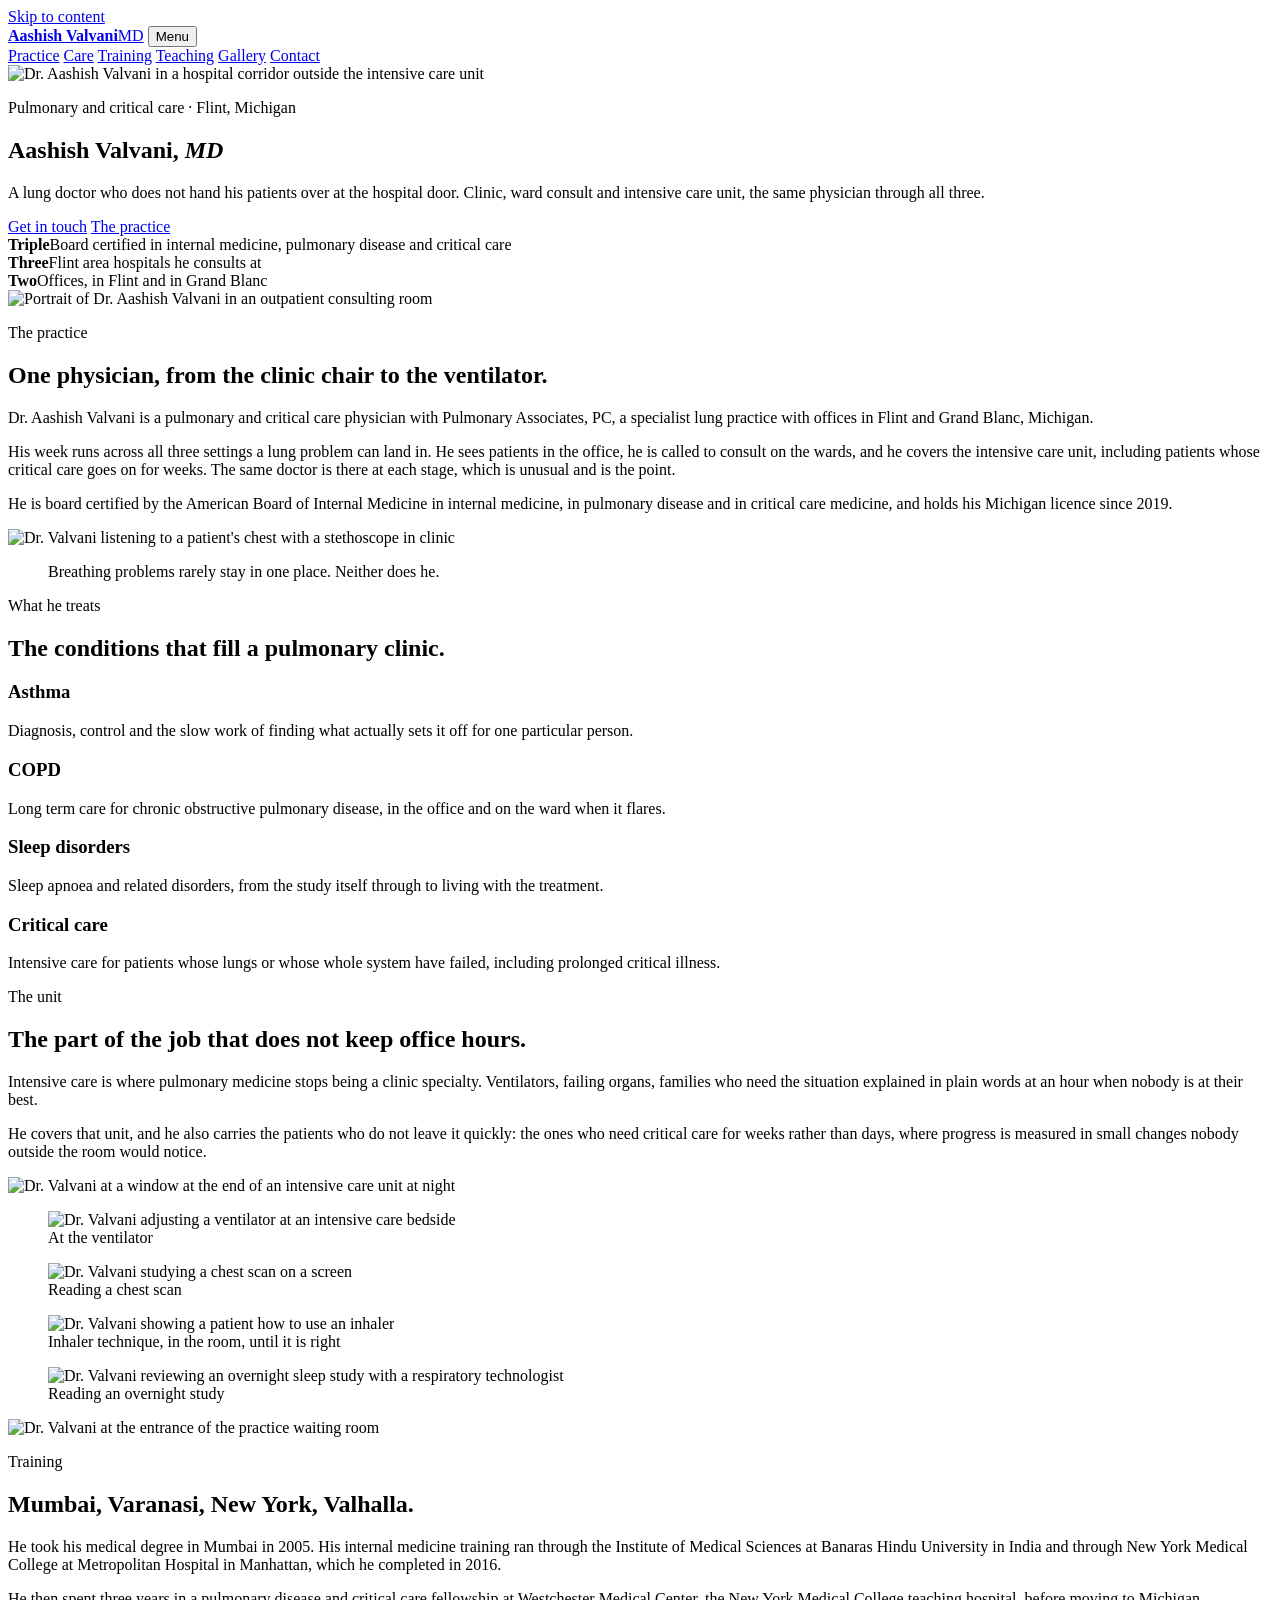
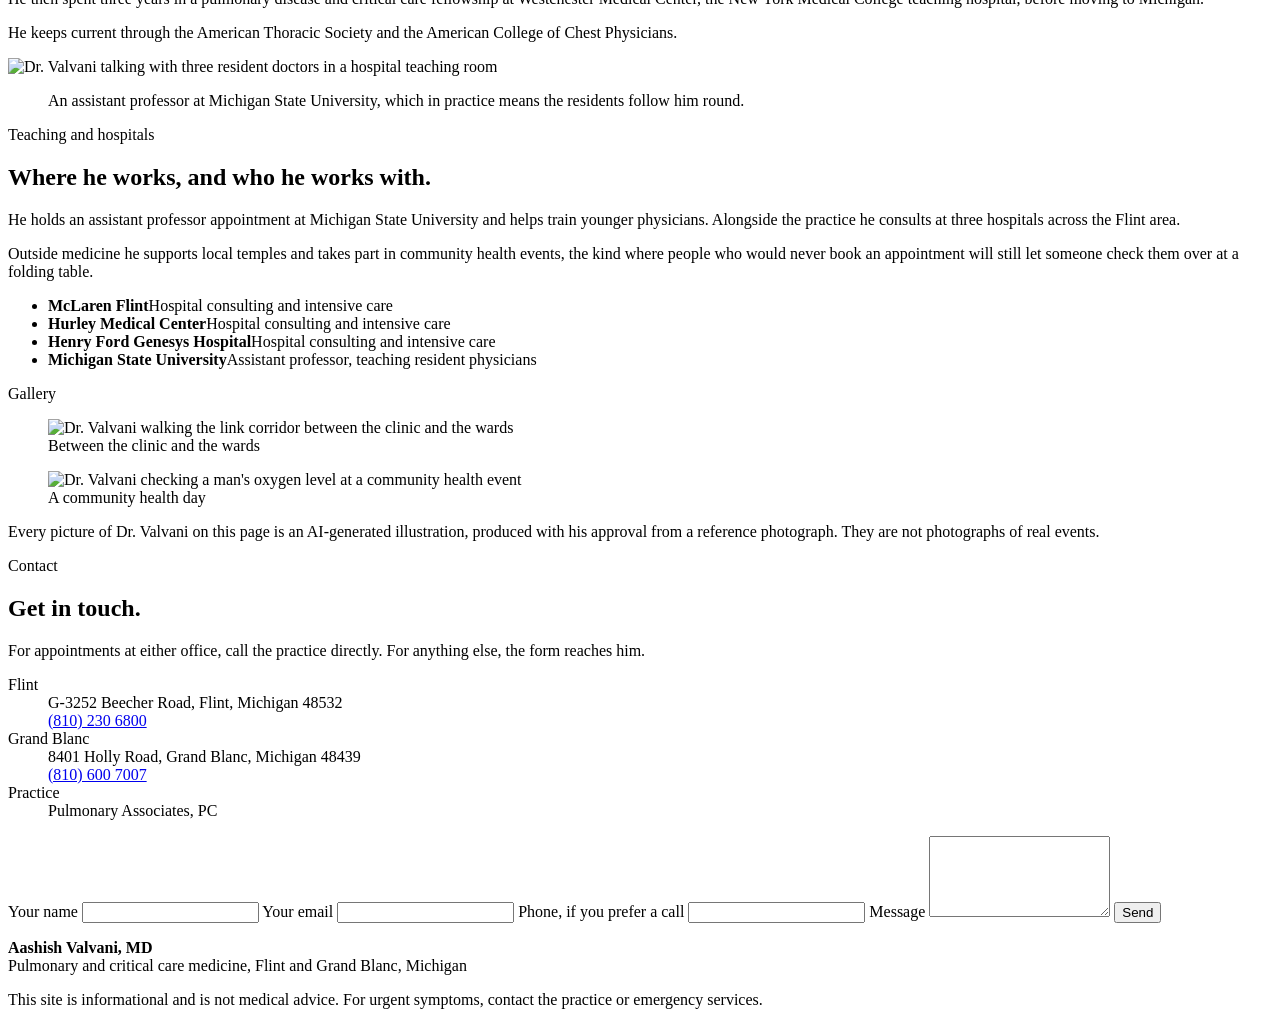
==== index.html @ 6edb4168 "Site for Aashish Valvani, MD" ====
<!doctype html>
<html lang="en">
<head>
<meta charset="utf-8">
<meta name="viewport" content="width=device-width,initial-scale=1">
<meta name="robots" content="noindex,nofollow">
<!-- WHEN THIS MOVES TO HIS OWN DOMAIN: delete the robots meta above and delete robots.txt -->
<title>Aashish Valvani, MD | Pulmonary and Critical Care, Flint, Michigan</title>
<meta name="description" content="Aashish Valvani, MD is a pulmonary and critical care physician with Pulmonary Associates, PC in Flint and Grand Blanc, Michigan. Triple board certified in internal medicine, pulmonary disease and critical care.">
<link rel="icon" href="favicon.ico" sizes="any">
<link rel="apple-touch-icon" href="icon-512.png">
<link rel="preconnect" href="https://fonts.googleapis.com">
<link rel="preconnect" href="https://fonts.gstatic.com" crossorigin>
<link href="https://fonts.googleapis.com/css2?family=Fraunces:opsz,wght@9..144,400;9..144,500;9..144,600&family=Inter:wght@400;500;600&display=swap" rel="stylesheet">
<link rel="stylesheet" href="css/av.css">
</head>
<body>

<a class="av-skip" href="#main">Skip to content</a>

<header class="av-top" id="top">
  <div class="av-wrap av-topin">
    <a class="av-mark" href="#top"><b>Aashish Valvani</b><span>MD</span></a>
    <button class="av-burger" id="av-burger" aria-expanded="false" aria-controls="av-nav">
      <span class="av-bt">Menu</span><i aria-hidden="true"></i>
    </button>
    <nav class="av-nav" id="av-nav">
      <a href="#practice">Practice</a>
      <a href="#care">Care</a>
      <a href="#training">Training</a>
      <a href="#teaching">Teaching</a>
      <a href="#gallery">Gallery</a>
      <a href="#contact">Contact</a>
    </nav>
  </div>
</header>

<main id="main">

<section class="av-hero">
  <div class="av-hero-img"><img src="img/hero.jpg" alt="Dr. Aashish Valvani in a hospital corridor outside the intensive care unit" width="2000" height="1125" fetchpriority="high" decoding="async"></div>
  <div class="av-wrap av-hero-in">
    <p class="av-eyebrow">Pulmonary and critical care &middot; Flint, Michigan</p>
    <h1>Aashish Valvani, <em>MD</em></h1>
    <p class="av-lead">A lung doctor who does not hand his patients over at the hospital door. Clinic, ward consult and intensive care unit, the same physician through all three.</p>
    <div class="av-cta">
      <a class="av-btn" href="#contact">Get in touch</a>
      <a class="av-quiet" href="#practice">The practice</a>
    </div>
  </div>
</section>

<section class="av-facts">
  <div class="av-wrap av-factrow">
    <div><b>Triple</b><span>Board certified in internal medicine, pulmonary disease and critical care</span></div>
    <div><b>Three</b><span>Flint area hospitals he consults at</span></div>
    <div><b>Two</b><span>Offices, in Flint and in Grand Blanc</span></div>
  </div>
</section>

<section class="av-split" id="practice">
  <div class="av-wrap av-split-in">
    <div class="av-split-img"><img src="img/portrait.jpg" alt="Portrait of Dr. Aashish Valvani in an outpatient consulting room" width="900" height="1125" loading="lazy" decoding="async"></div>
    <div class="av-split-txt">
      <p class="av-eyebrow">The practice</p>
      <h2>One physician, from the clinic chair to the ventilator.</h2>
      <p>Dr. Aashish Valvani is a pulmonary and critical care physician with Pulmonary Associates, PC, a specialist lung practice with offices in Flint and Grand Blanc, Michigan.</p>
      <p>His week runs across all three settings a lung problem can land in. He sees patients in the office, he is called to consult on the wards, and he covers the intensive care unit, including patients whose critical care goes on for weeks. The same doctor is there at each stage, which is unusual and is the point.</p>
      <p>He is board certified by the American Board of Internal Medicine in internal medicine, in pulmonary disease and in critical care medicine, and holds his Michigan licence since 2019.</p>
    </div>
  </div>
</section>

<section class="av-band">
  <div class="av-band-img"><img src="img/listening.jpg" alt="Dr. Valvani listening to a patient's chest with a stethoscope in clinic" width="1400" height="1050" loading="lazy" decoding="async"></div>
  <div class="av-wrap av-band-in">
    <blockquote>
      <p>Breathing problems rarely stay in one place. Neither does he.</p>
    </blockquote>
  </div>
</section>

<section class="av-care" id="care">
  <div class="av-wrap">
    <p class="av-eyebrow">What he treats</p>
    <h2>The conditions that fill a pulmonary clinic.</h2>
    <div class="av-cards">
      <article class="av-card">
        <h3>Asthma</h3>
        <p>Diagnosis, control and the slow work of finding what actually sets it off for one particular person.</p>
      </article>
      <article class="av-card">
        <h3>COPD</h3>
        <p>Long term care for chronic obstructive pulmonary disease, in the office and on the ward when it flares.</p>
      </article>
      <article class="av-card">
        <h3>Sleep disorders</h3>
        <p>Sleep apnoea and related disorders, from the study itself through to living with the treatment.</p>
      </article>
      <article class="av-card">
        <h3>Critical care</h3>
        <p>Intensive care for patients whose lungs or whose whole system have failed, including prolonged critical illness.</p>
      </article>
    </div>
  </div>
</section>

<section class="av-split av-split-alt">
  <div class="av-wrap av-split-in">
    <div class="av-split-txt">
      <p class="av-eyebrow">The unit</p>
      <h2>The part of the job that does not keep office hours.</h2>
      <p>Intensive care is where pulmonary medicine stops being a clinic specialty. Ventilators, failing organs, families who need the situation explained in plain words at an hour when nobody is at their best.</p>
      <p>He covers that unit, and he also carries the patients who do not leave it quickly: the ones who need critical care for weeks rather than days, where progress is measured in small changes nobody outside the room would notice.</p>
    </div>
    <div class="av-split-img"><img src="img/night.jpg" alt="Dr. Valvani at a window at the end of an intensive care unit at night" width="900" height="1125" loading="lazy" decoding="async"></div>
  </div>
</section>

<section class="av-plates">
  <div class="av-wrap">
    <div class="av-grid">
      <figure><img src="img/ventilator.jpg" alt="Dr. Valvani adjusting a ventilator at an intensive care bedside" width="1000" height="750" loading="lazy" decoding="async"><figcaption>At the ventilator</figcaption></figure>
      <figure><img src="img/scan.jpg" alt="Dr. Valvani studying a chest scan on a screen" width="1000" height="750" loading="lazy" decoding="async"><figcaption>Reading a chest scan</figcaption></figure>
      <figure><img src="img/inhaler.jpg" alt="Dr. Valvani showing a patient how to use an inhaler" width="1000" height="750" loading="lazy" decoding="async"><figcaption>Inhaler technique, in the room, until it is right</figcaption></figure>
      <figure><img src="img/sleep.jpg" alt="Dr. Valvani reviewing an overnight sleep study with a respiratory technologist" width="1000" height="750" loading="lazy" decoding="async"><figcaption>Reading an overnight study</figcaption></figure>
    </div>
  </div>
</section>

<section class="av-split" id="training">
  <div class="av-wrap av-split-in">
    <div class="av-split-img"><img src="img/practice.jpg" alt="Dr. Valvani at the entrance of the practice waiting room" width="900" height="1125" loading="lazy" decoding="async"></div>
    <div class="av-split-txt">
      <p class="av-eyebrow">Training</p>
      <h2>Mumbai, Varanasi, New York, Valhalla.</h2>
      <p>He took his medical degree in Mumbai in 2005. His internal medicine training ran through the Institute of Medical Sciences at Banaras Hindu University in India and through New York Medical College at Metropolitan Hospital in Manhattan, which he completed in 2016.</p>
      <p>He then spent three years in a pulmonary disease and critical care fellowship at Westchester Medical Center, the New York Medical College teaching hospital, before moving to Michigan.</p>
      <p>He keeps current through the American Thoracic Society and the American College of Chest Physicians.</p>
      <!-- Needs Client Confirmation: his two published records disagree on the name of his medical school, so no institution is named here. One says Lokmanya Tilak Municipal Medical College, the other says Maharashtra Medical College. Also unconfirmed: the year he joined Pulmonary Associates, and his title there. -->
    </div>
  </div>
</section>

<section class="av-band av-band-two">
  <div class="av-band-img"><img src="img/teaching.jpg" alt="Dr. Valvani talking with three resident doctors in a hospital teaching room" width="1200" height="1000" loading="lazy" decoding="async"></div>
  <div class="av-wrap av-band-in">
    <blockquote>
      <p>An assistant professor at Michigan State University, which in practice means the residents follow him round.</p>
    </blockquote>
  </div>
</section>

<section class="av-teach" id="teaching">
  <div class="av-wrap av-teach-in">
    <div>
      <p class="av-eyebrow">Teaching and hospitals</p>
      <h2>Where he works, and who he works with.</h2>
      <p>He holds an assistant professor appointment at Michigan State University and helps train younger physicians. Alongside the practice he consults at three hospitals across the Flint area.</p>
      <p>Outside medicine he supports local temples and takes part in community health events, the kind where people who would never book an appointment will still let someone check them over at a folding table.</p>
    </div>
    <ul class="av-list">
      <li><b>McLaren Flint</b><span>Hospital consulting and intensive care</span></li>
      <li><b>Hurley Medical Center</b><span>Hospital consulting and intensive care</span></li>
      <li><b>Henry Ford Genesys Hospital</b><span>Hospital consulting and intensive care</span></li>
      <li><b>Michigan State University</b><span>Assistant professor, teaching resident physicians</span></li>
    </ul>
  </div>
</section>

<section class="av-plates av-plates-two" id="gallery">
  <div class="av-wrap">
    <p class="av-eyebrow">Gallery</p>
    <div class="av-grid av-grid-two">
      <figure><img src="img/corridor.jpg" alt="Dr. Valvani walking the link corridor between the clinic and the wards" width="1000" height="750" loading="lazy" decoding="async"><figcaption>Between the clinic and the wards</figcaption></figure>
      <figure><img src="img/community.jpg" alt="Dr. Valvani checking a man's oxygen level at a community health event" width="1000" height="750" loading="lazy" decoding="async"><figcaption>A community health day</figcaption></figure>
    </div>
    <p class="av-disclose">Every picture of Dr. Valvani on this page is an AI-generated illustration, produced with his approval from a reference photograph. They are not photographs of real events.</p>
  </div>
</section>

<section class="av-contact" id="contact">
  <div class="av-wrap av-contact-in">
    <div class="av-contact-txt">
      <p class="av-eyebrow">Contact</p>
      <h2>Get in touch.</h2>
      <p>For appointments at either office, call the practice directly. For anything else, the form reaches him.</p>
      <dl class="av-spec">
        <dt>Flint</dt><dd>G-3252 Beecher Road, Flint, Michigan 48532<br><a href="tel:+18102306800">(810) 230 6800</a></dd>
        <dt>Grand Blanc</dt><dd>8401 Holly Road, Grand Blanc, Michigan 48439<br><a href="tel:+18106007007">(810) 600 7007</a></dd>
        <dt>Practice</dt><dd>Pulmonary Associates, PC</dd>
      </dl>
    </div>
    <form class="av-form" action="https://formsubmit.co/Aashishvalvani@aol.com" method="POST">
      <input type="hidden" name="_subject" value="Message from your website">
      <input type="hidden" name="_captcha" value="false">
      <input type="hidden" name="_template" value="table">
      <input type="text" name="_honey" style="display:none">
      <label for="av-n">Your name</label>
      <input id="av-n" name="Name" type="text" required autocomplete="name">
      <label for="av-e">Your email</label>
      <input id="av-e" name="Email" type="email" required autocomplete="email">
      <label for="av-p">Phone, if you prefer a call</label>
      <input id="av-p" name="Phone" type="tel" autocomplete="tel">
      <label for="av-m">Message</label>
      <textarea id="av-m" name="Message" rows="5" required></textarea>
      <button type="submit">Send</button>
    </form>
  </div>
</section>

</main>

<footer class="av-foot">
  <div class="av-wrap av-foot-in">
    <p><b>Aashish Valvani, MD</b><br>Pulmonary and critical care medicine, Flint and Grand Blanc, Michigan</p>
    <p class="av-small">This site is informational and is not medical advice. For urgent symptoms, contact the practice or emergency services.</p>
  </div>
</footer>

<script src="js/av.js" defer></script>
</body>
</html>
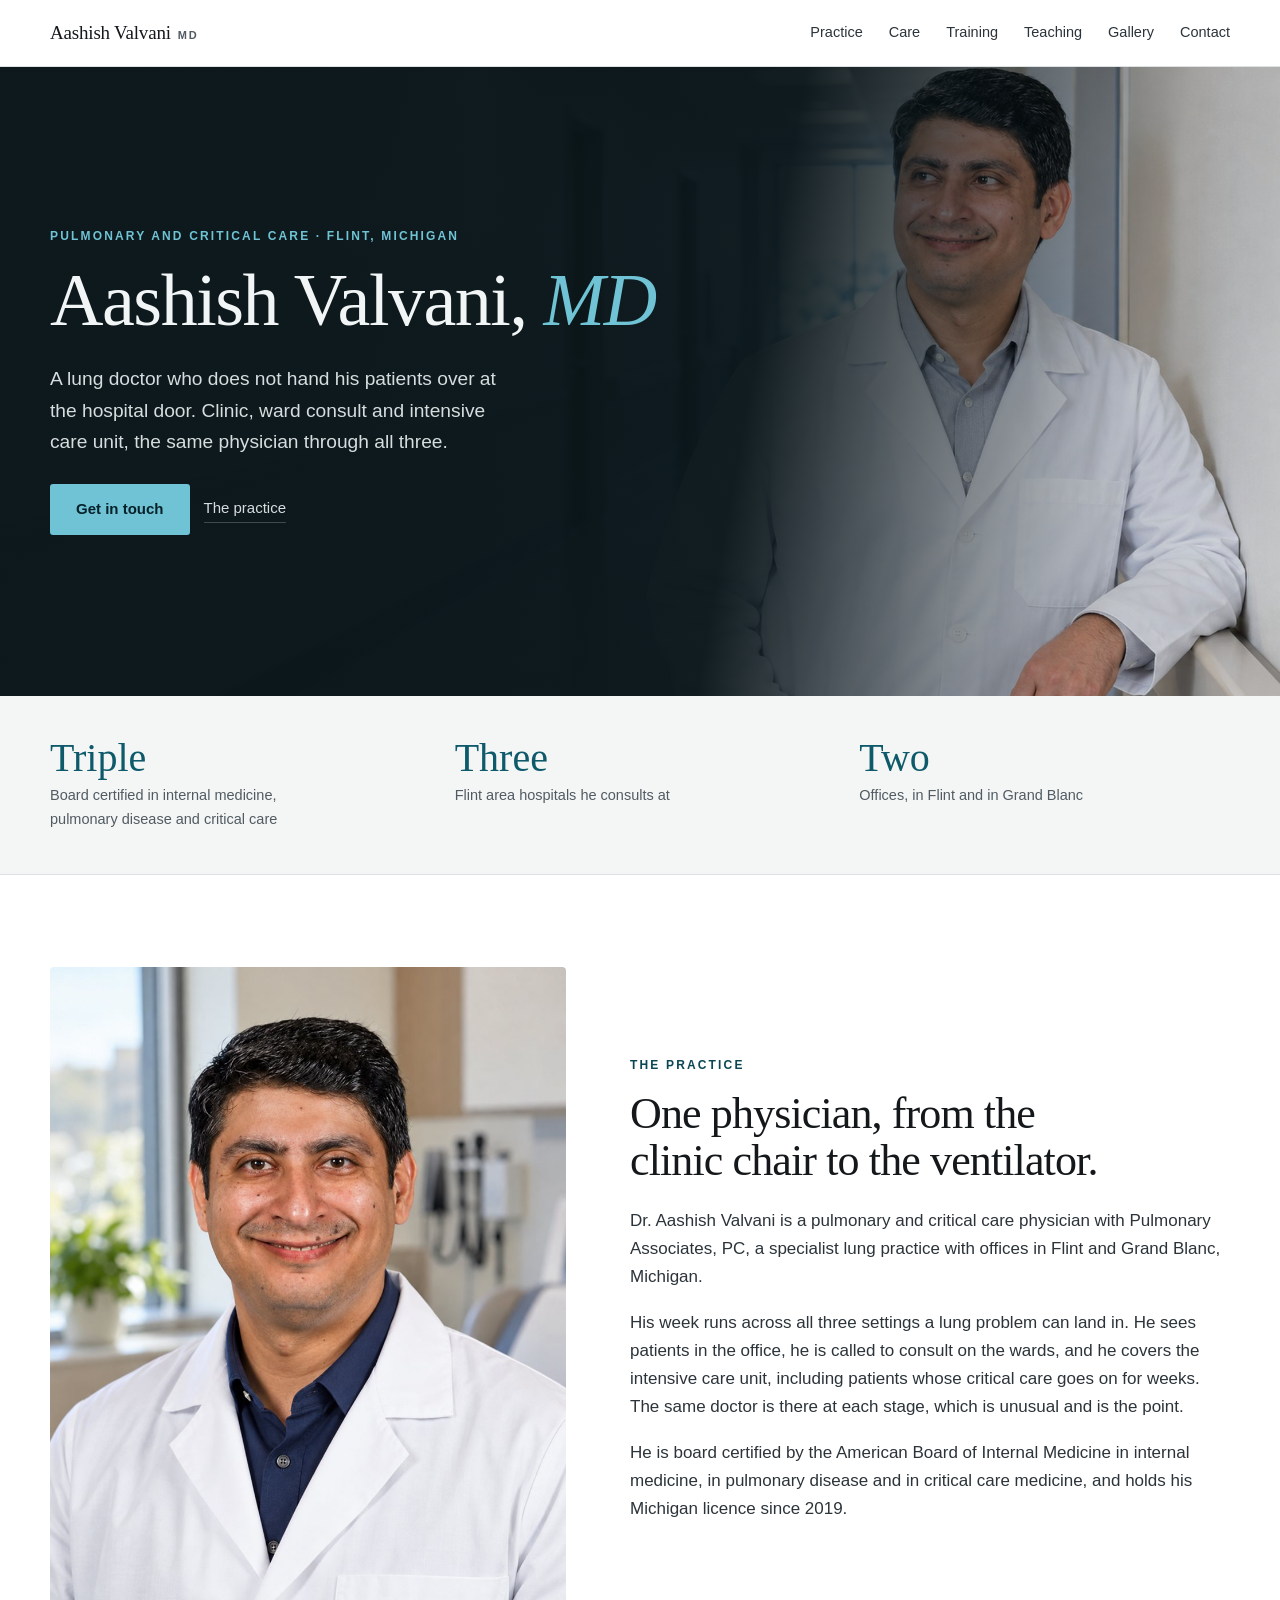
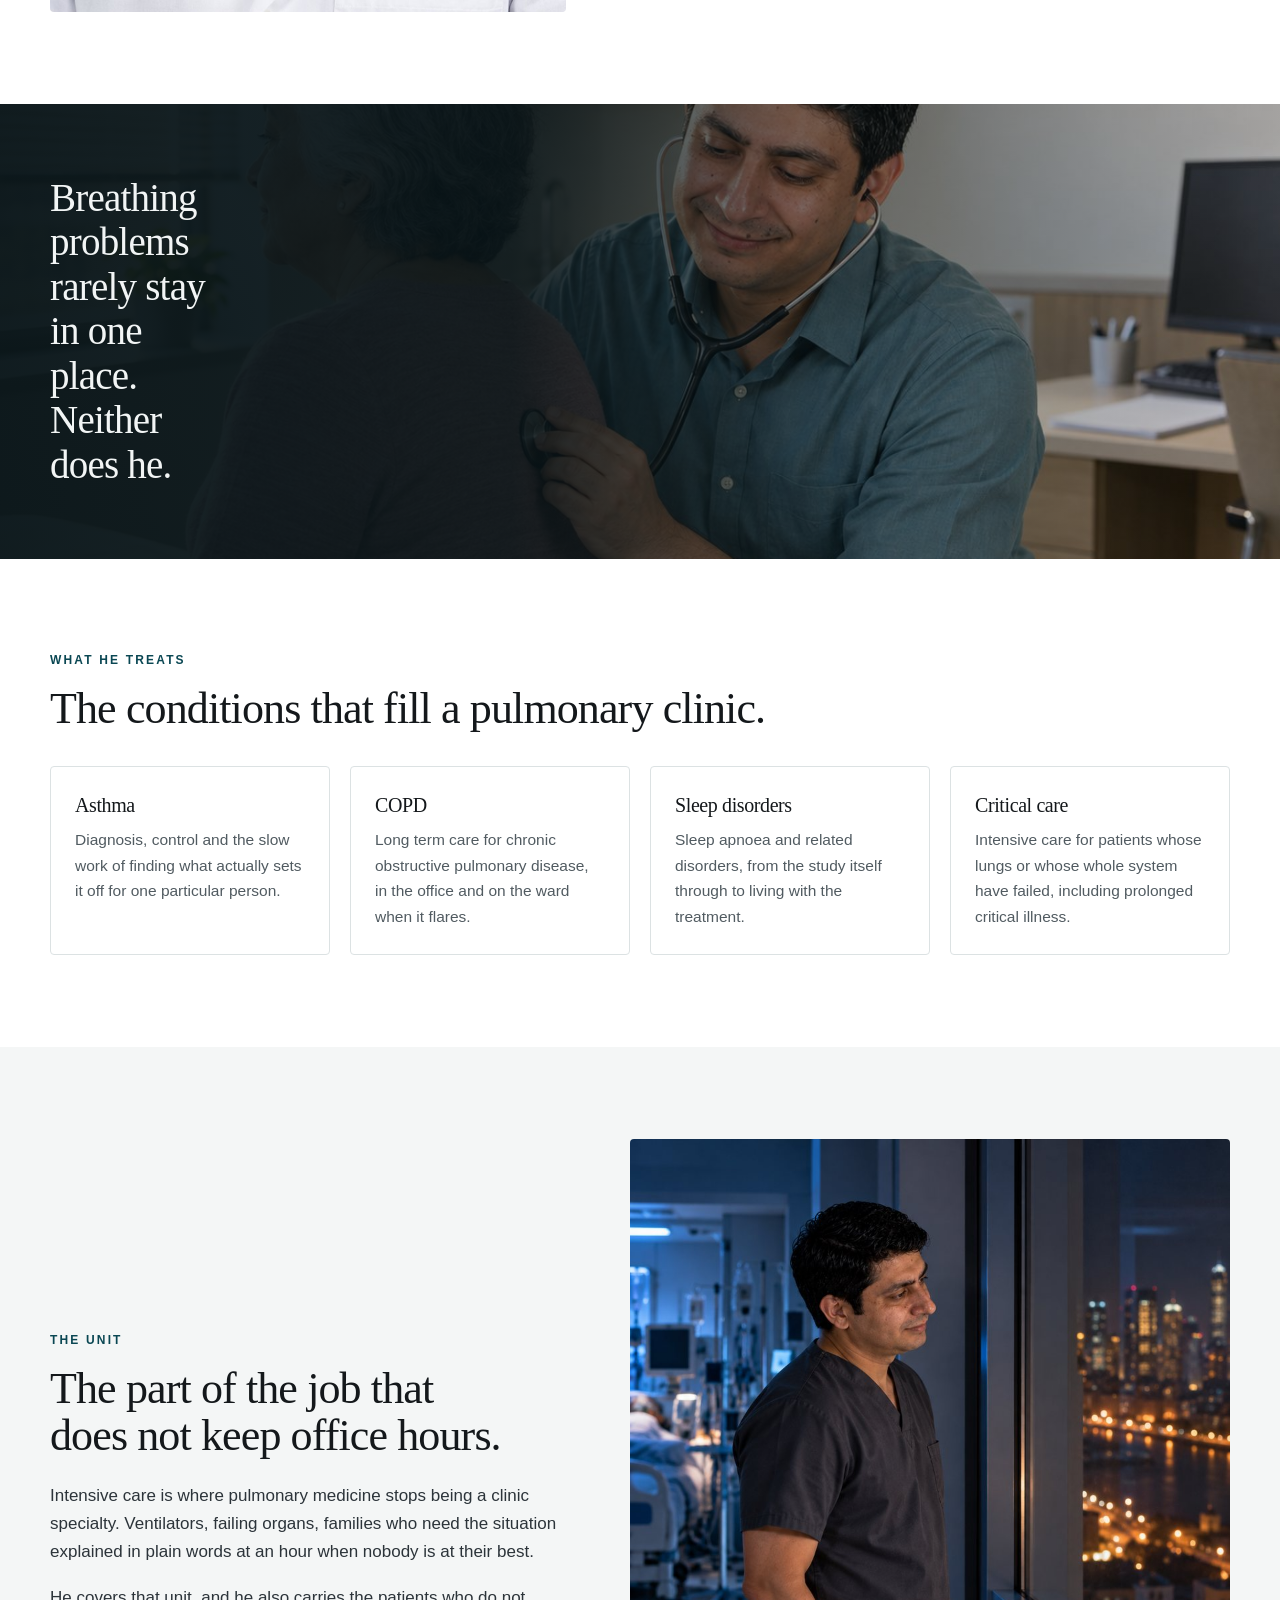
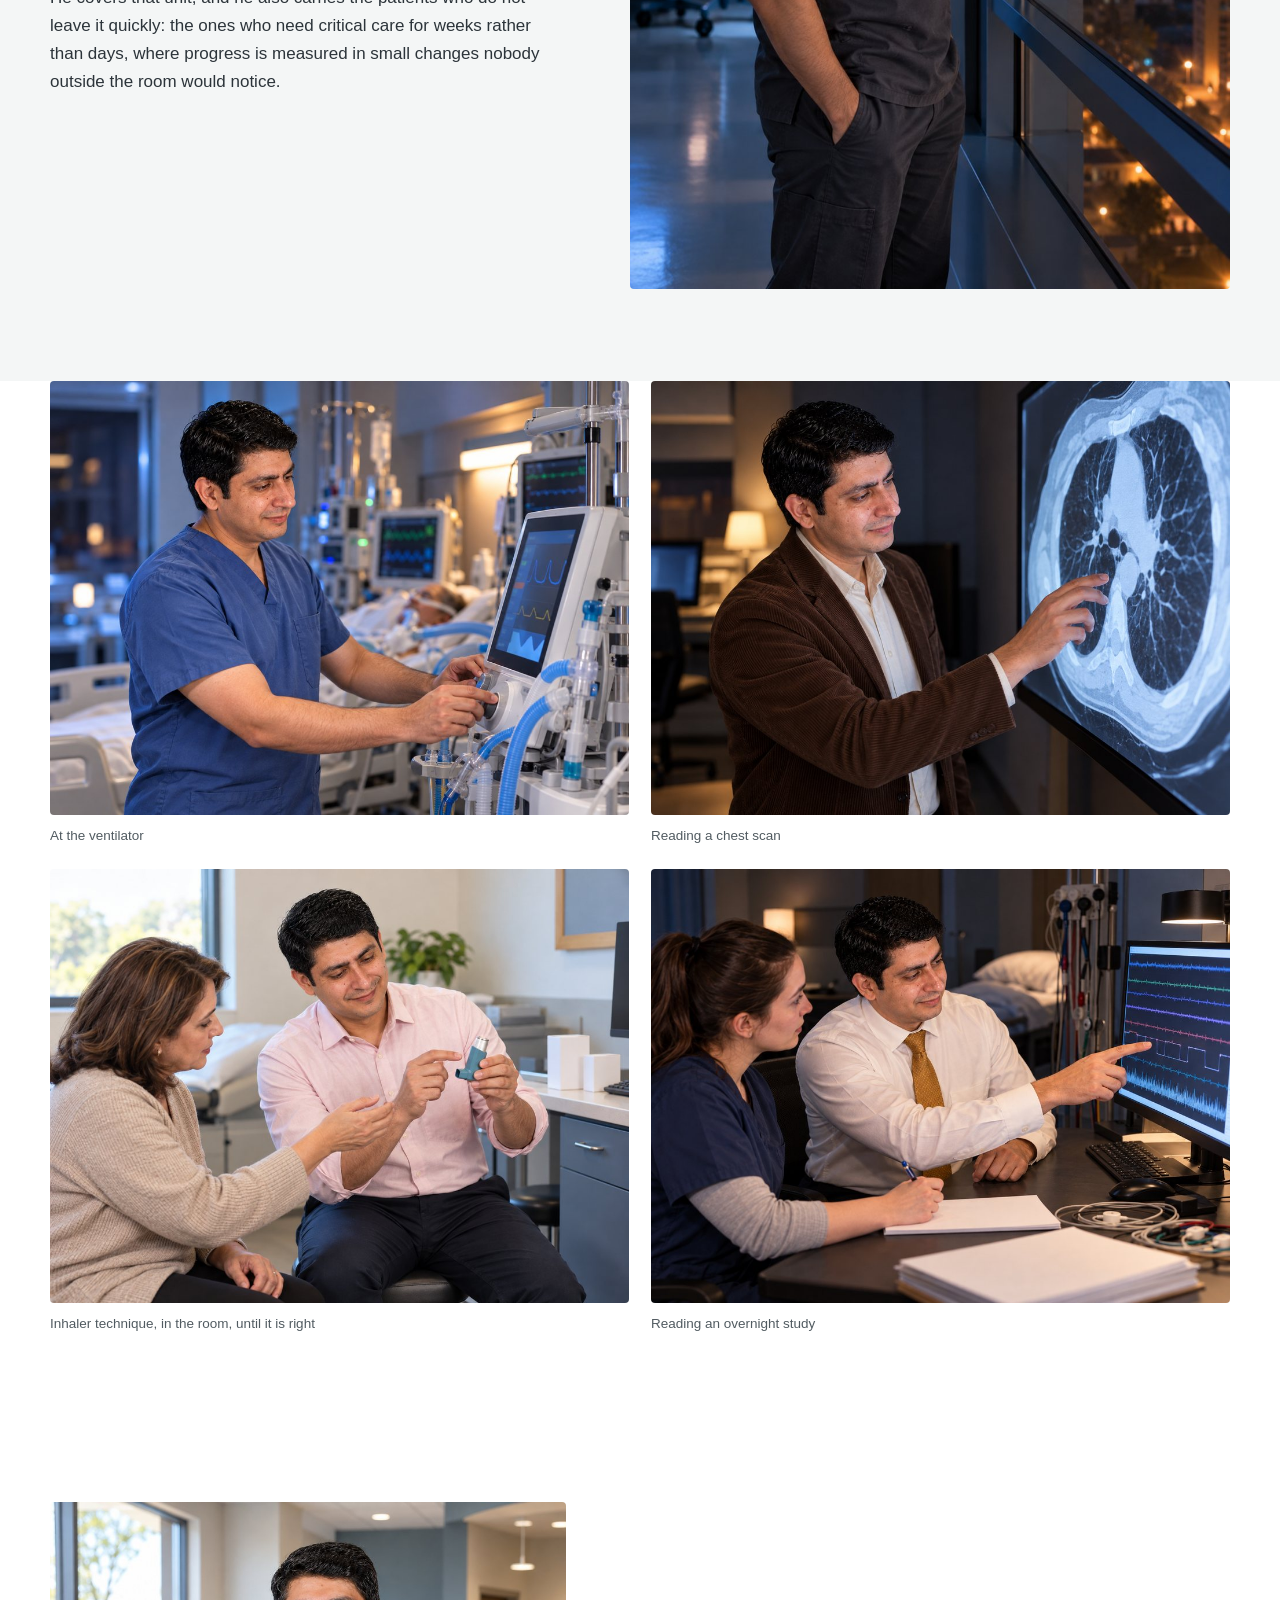
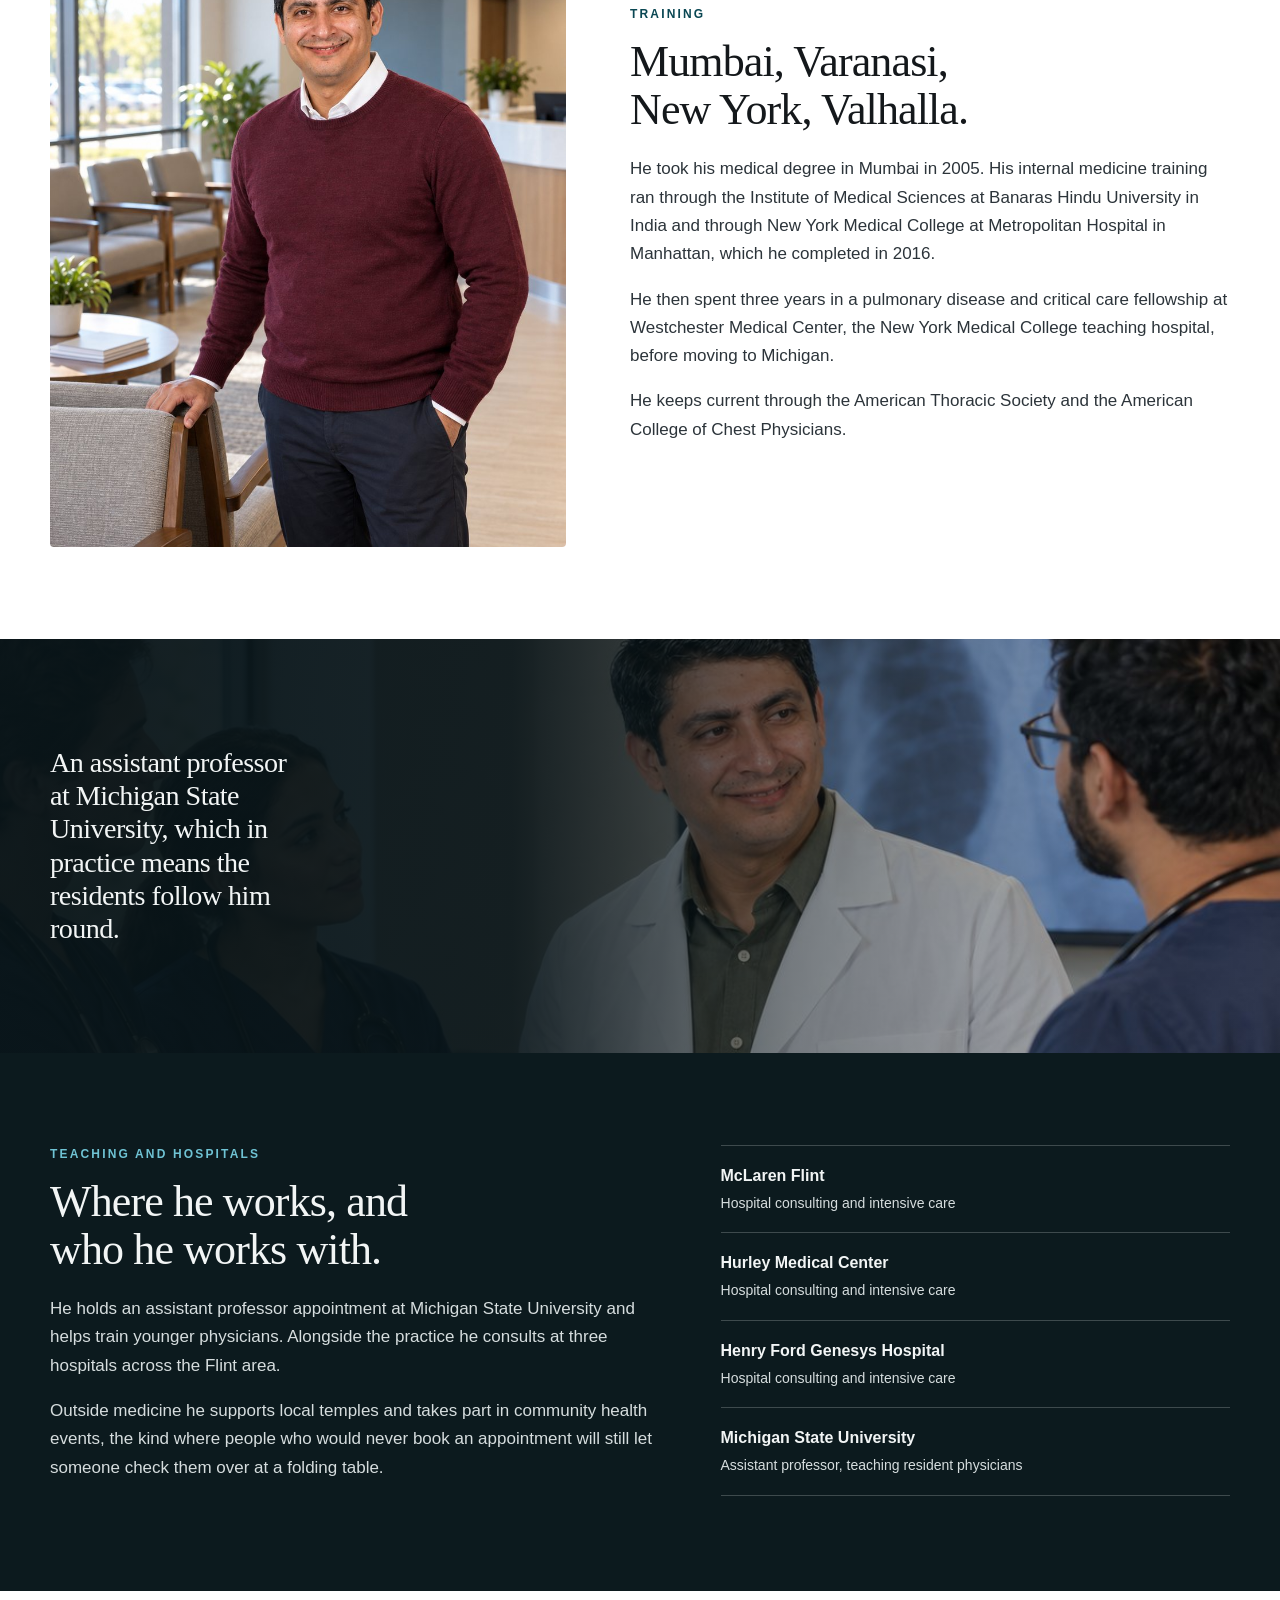
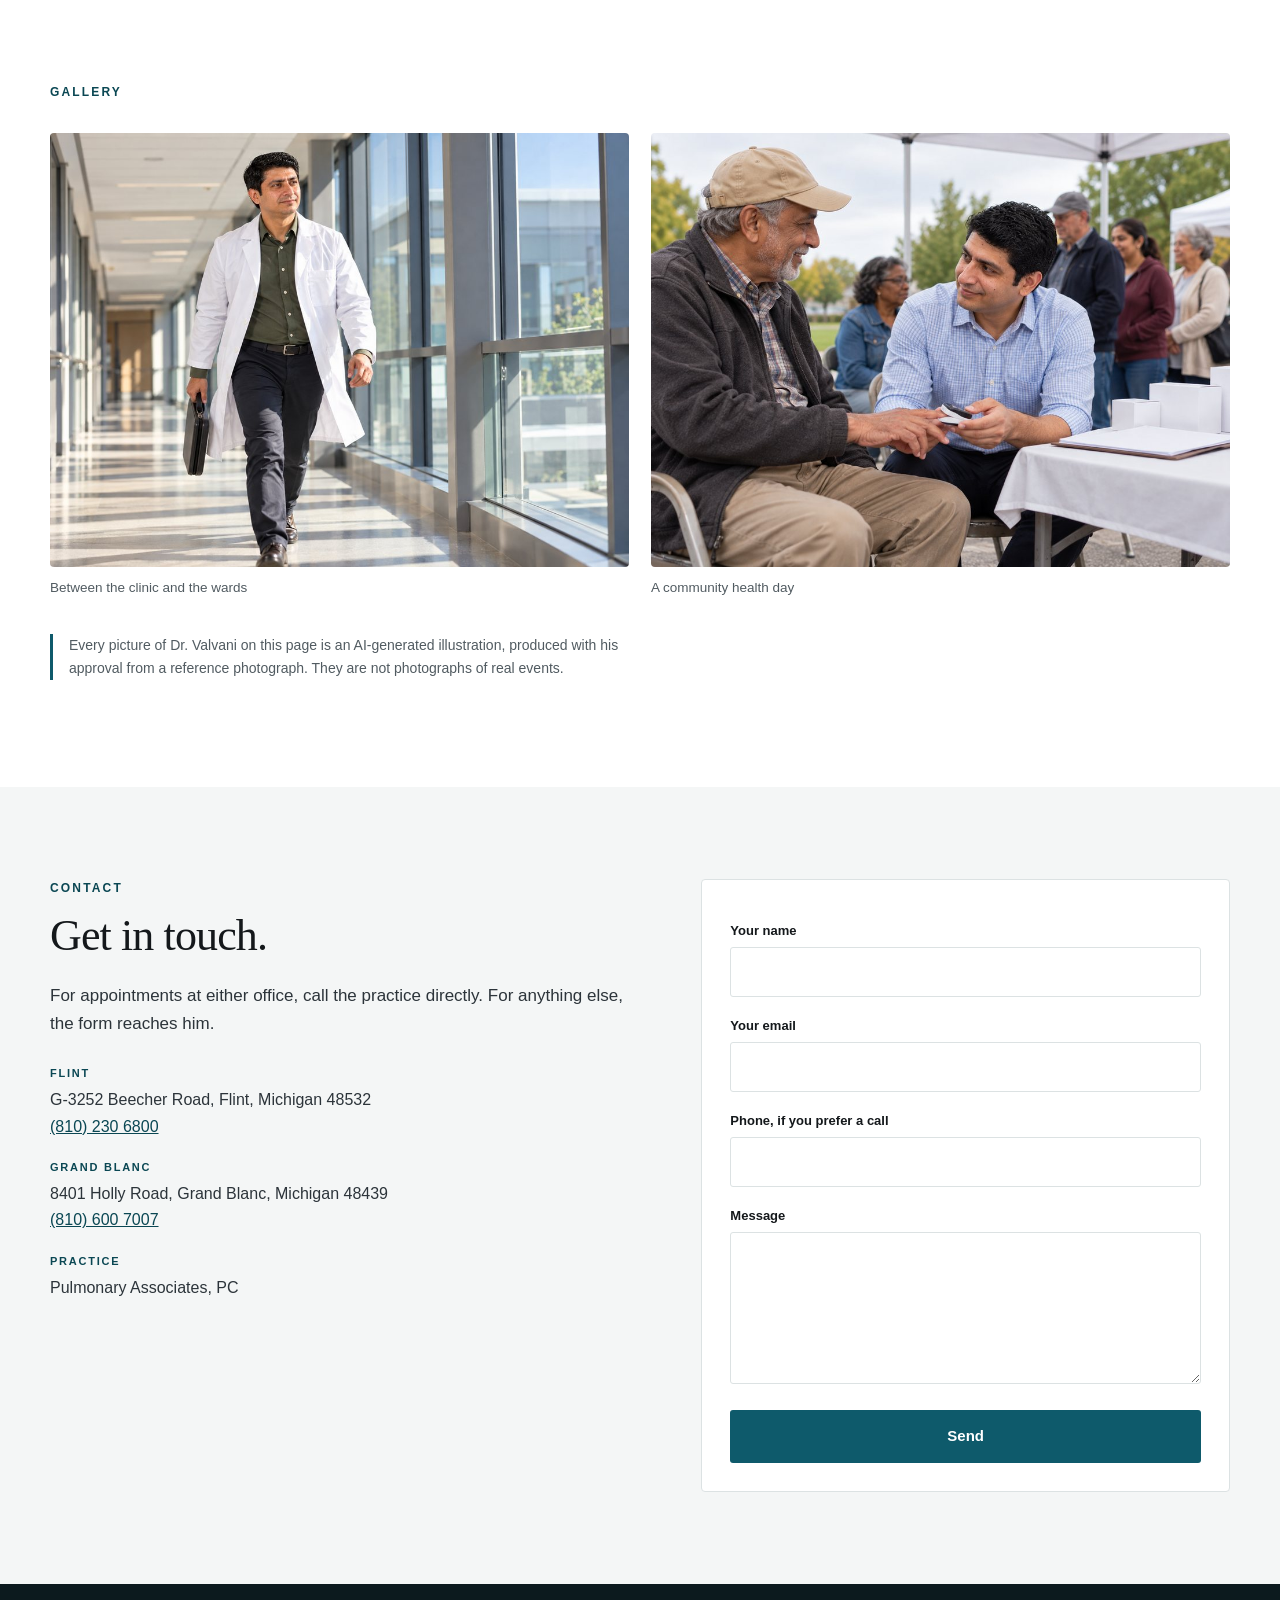
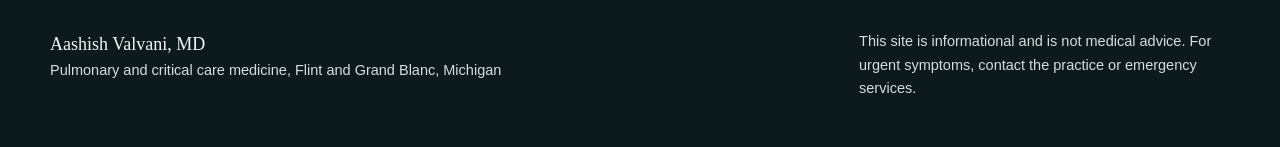
==== commit a9a4b77d: "Add files via upload" ====
--- a/index.html
+++ b/index.html
@@ -3,8 +3,6 @@
 <head>
 <meta charset="utf-8">
 <meta name="viewport" content="width=device-width,initial-scale=1">
-<meta name="robots" content="noindex,nofollow">
-<!-- WHEN THIS MOVES TO HIS OWN DOMAIN: delete the robots meta above and delete robots.txt -->
 <title>Aashish Valvani, MD | Pulmonary and Critical Care, Flint, Michigan</title>
 <meta name="description" content="Aashish Valvani, MD is a pulmonary and critical care physician with Pulmonary Associates, PC in Flint and Grand Blanc, Michigan. Triple board certified in internal medicine, pulmonary disease and critical care.">
 <link rel="icon" href="favicon.ico" sizes="any">
--- a/css/av.css
+++ b/css/av.css
@@ -0,0 +1,208 @@
+/* Aashish Valvani, MD. Hand written. Three accent tokens, measured ratios in comments. */
+:root{
+  --av-ink:#14181B;        /* 15.70 on white */
+  --av-body:#2C343A;       /* 11.10 on white */
+  --av-muted:#515B61;      /*  7.12 on white */
+  --av-acc:#0E5A6B;        /* rules and 24px+ figures only */
+  --av-paper:#FFFFFF;
+  --av-paper-2:#F4F6F6;
+  --av-deep:#0C1A1E;
+  --av-ivory:#F2F5F5;      /* 15.40 on deep */
+  --av-ivory-2:#D6DDDE;    /* 11.70 on deep */
+  --av-rule:#DCE2E3;
+  --av-rule-dk:rgba(242,245,245,.22);
+  --av-disp:"Fraunces",Georgia,"Times New Roman",serif;
+  --av-sans:"Inter",-apple-system,BlinkMacSystemFont,"Segoe UI",Helvetica,Arial,sans-serif;
+}
+:root{
+  --av-acc-ink:#0A4753;   /*  8.42 on white, small text on light */
+  --av-acc-lift:#6FC3D4;  /*  8.90 on deep,  small text on dark  */
+}
+
+*,*::before,*::after{box-sizing:border-box}
+html{-webkit-text-size-adjust:100%}
+body{margin:0;background:var(--av-paper);color:var(--av-body);
+  font-family:var(--av-sans);font-size:17px;line-height:1.65;
+  -webkit-font-smoothing:antialiased}
+img{max-width:100%;height:auto;display:block}
+a{color:var(--av-acc-ink)}
+h1,h2,h3{font-family:var(--av-disp);color:var(--av-ink);font-weight:500;
+  line-height:1.08;letter-spacing:-.02em;text-wrap:balance;margin:0 0 .5em}
+h1{font-size:clamp(40px,6.2vw,74px)}
+h2{font-size:clamp(28px,3.6vw,44px)}
+h3{font-size:20px;line-height:1.25}
+p{margin:0 0 1.05em}
+.av-wrap{width:min(1180px,100% - 48px);margin-inline:auto}
+.av-eyebrow{font-size:12px;letter-spacing:.18em;text-transform:uppercase;
+  color:var(--av-acc-ink);font-weight:600;margin:0 0 14px}
+.av-skip{position:absolute;left:-9999px}
+.av-skip:focus{left:12px;top:12px;z-index:99;background:var(--av-ink);color:#fff;padding:10px 16px;border-radius:3px}
+:focus-visible{outline:2px solid var(--av-acc-ink);outline-offset:3px}
+
+/* nav */
+.av-top{position:fixed;inset:0 0 auto;z-index:40;background:rgba(255,255,255,.94);
+  backdrop-filter:saturate(1.3) blur(8px);border-bottom:1px solid var(--av-rule)}
+.av-topin{display:flex;align-items:center;justify-content:space-between;gap:20px;min-height:66px}
+.av-mark{display:flex;align-items:baseline;gap:7px;text-decoration:none;color:var(--av-ink)}
+.av-mark b{font-family:var(--av-disp);font-weight:500;font-size:19px;letter-spacing:-.01em}
+.av-mark span{font-size:11px;letter-spacing:.16em;color:var(--av-muted);font-weight:600}
+.av-nav{display:flex;gap:26px}
+.av-nav a{text-decoration:none;color:var(--av-body);font-size:14.5px;font-weight:500}
+.av-nav a:hover{color:var(--av-acc-ink)}
+.av-burger{display:none;align-items:center;gap:8px;background:none;border:1px solid var(--av-rule);
+  border-radius:3px;padding:7px 12px;font:inherit;font-size:13px;color:var(--av-ink);cursor:pointer}
+
+/* hero */
+.av-hero{position:relative;display:block;margin-top:66px;background:var(--av-deep);overflow:hidden;
+  /* the hero picture is 16:9 with the subject in the right third and a deliberately
+     empty left half. Without a real height the box collapsed to about 410px and cropped
+     straight through his head, which threw that composition away. */
+  min-height:clamp(540px,70vh,740px);display:flex;align-items:center}
+.av-hero-img{position:absolute;inset:0}
+.av-hero-img img{width:100%;height:100%;object-fit:cover;object-position:74% 26%}
+.av-hero-img::after{content:"";position:absolute;inset:0;
+  /* dense across the text column, then falls away fast so he is actually visible on the right.
+     The old single ramp held .80 out to 74%, which buried him. Contrast is re-measured after
+     every change to this line. */
+  background:linear-gradient(100deg,rgba(8,20,24,.972) 0%,rgba(8,20,24,.962) 58%,rgba(8,20,24,.62) 70%,rgba(8,20,24,.18) 86%,rgba(8,20,24,.06) 100%)}
+.av-hero-in{position:relative;z-index:2;padding:72px 0}
+.av-hero-in>*{max-width:620px}
+.av-hero .av-eyebrow{color:var(--av-acc-lift)}
+.av-hero h1{color:var(--av-ivory);margin-bottom:.3em}
+.av-hero h1 em{font-style:italic;font-weight:400;color:var(--av-acc-lift)}
+.av-lead{color:var(--av-ivory-2);font-size:clamp(17px,1.5vw,20px);max-width:44ch}
+.av-cta{display:flex;flex-wrap:wrap;gap:14px;align-items:center;margin-top:26px}
+.av-btn{display:inline-block;background:var(--av-acc-lift);color:#06212A;text-decoration:none;
+  font-weight:600;font-size:15px;padding:13px 26px;border-radius:3px}
+.av-btn:hover{background:#8FD4E2}
+.av-quiet{color:var(--av-ivory-2);text-decoration:none;font-size:15px;border-bottom:1px solid var(--av-rule-dk);padding-bottom:2px}
+.av-quiet:hover{color:var(--av-ivory)}
+
+/* facts */
+.av-facts{background:var(--av-paper-2);border-bottom:1px solid var(--av-rule)}
+.av-factrow{display:grid;grid-template-columns:repeat(3,1fr);gap:34px;padding:42px 0}
+.av-factrow div{display:flex;flex-direction:column;gap:6px}
+.av-factrow b{font-family:var(--av-disp);font-size:40px;line-height:1;color:var(--av-acc);font-weight:500}
+.av-factrow span{font-size:14.5px;color:var(--av-muted);max-width:30ch}
+
+/* split */
+.av-split{padding:92px 0}
+.av-split-in{display:grid;grid-template-columns:minmax(0,.86fr) minmax(0,1fr);gap:clamp(34px,5vw,76px);align-items:center}
+.av-split-img img{width:100%;aspect-ratio:4/5;object-fit:cover;object-position:50% 22%;border-radius:4px}
+.av-split-txt p:last-child{margin-bottom:0}
+.av-split-alt{background:var(--av-paper-2)}
+
+/* band */
+.av-band{position:relative;background:var(--av-deep);overflow:hidden}
+.av-band-img{position:absolute;inset:0}
+.av-band-img img{width:100%;height:100%;object-fit:cover;object-position:68% 32%}
+.av-band-img::after{content:"";position:absolute;inset:0;
+  /* was .93 out to 52% and .66 at the right edge, which made both bands read as black
+     rectangles with an invisible photograph behind them */
+  background:linear-gradient(90deg,rgba(8,20,24,.965) 0%,rgba(8,20,24,.915) 40%,rgba(8,20,24,.52) 62%,rgba(8,20,24,.18) 100%)}
+.av-band{min-height:clamp(380px,46vh,520px);display:flex;align-items:center}
+.av-band-in{position:relative;z-index:2;padding:72px 0}
+.av-band blockquote{margin:0;max-width:19ch}
+.av-band blockquote p{font-family:var(--av-disp);font-size:clamp(26px,3.1vw,39px);line-height:1.14;
+  color:var(--av-ivory);margin:0;letter-spacing:-.02em}
+.av-band-two .av-band-img img{object-position:36% 24%}  /* he was cropped off the right edge entirely */
+.av-band-two blockquote{max-width:26ch}
+.av-band-two blockquote p{font-size:clamp(21px,2.2vw,29px);line-height:1.18}
+
+/* care cards */
+.av-care{padding:92px 0}
+.av-cards{display:grid;grid-template-columns:repeat(4,1fr);gap:20px;margin-top:34px}
+.av-card{border:1px solid var(--av-rule);border-radius:4px;padding:26px 24px 24px;background:var(--av-paper)}
+.av-card h3{margin-bottom:.45em}
+.av-card p{font-size:15.5px;color:var(--av-muted);margin:0}
+
+/* plates */
+.av-plates{padding:0 0 74px}
+.av-plates-two{padding:92px 0}
+.av-grid{display:grid;grid-template-columns:repeat(2,1fr);gap:22px}
+.av-grid-two{margin-top:30px}
+.av-grid figure{margin:0}
+.av-grid img{width:100%;aspect-ratio:4/3;object-fit:cover;border-radius:4px}
+/* every subject sat left of centre, which made the grid read as one repeated shot */
+.av-grid figure:nth-child(1) img{object-position:62% 40%}
+.av-grid figure:nth-child(2) img{object-position:40% 36%}
+.av-grid figure:nth-child(3) img{object-position:58% 42%}
+.av-grid figure:nth-child(4) img{object-position:46% 38%}
+.av-grid figcaption{font-size:13.5px;color:var(--av-muted);margin-top:10px}
+.av-disclose{margin-top:34px;font-size:14px;color:var(--av-muted);max-width:76ch;
+  border-left:3px solid var(--av-acc);padding-left:16px}
+
+/* teaching */
+.av-teach{background:var(--av-deep);color:var(--av-ivory-2);padding:92px 0}
+.av-teach h2{color:var(--av-ivory)}
+.av-teach .av-eyebrow{color:var(--av-acc-lift)}
+.av-teach-in{display:grid;grid-template-columns:minmax(0,1fr) minmax(0,.84fr);gap:clamp(34px,5vw,70px)}
+.av-list{list-style:none;margin:0;padding:0}
+.av-list li{display:flex;flex-direction:column;gap:3px;padding:17px 0;border-bottom:1px solid var(--av-rule-dk)}
+.av-list li:first-child{border-top:1px solid var(--av-rule-dk)}
+.av-list b{color:var(--av-ivory);font-weight:600;font-size:16px}
+.av-list span{font-size:14px;color:var(--av-ivory-2)}
+
+/* contact */
+.av-contact{padding:92px 0;background:var(--av-paper-2)}
+.av-contact-in{display:grid;grid-template-columns:minmax(0,1fr) minmax(0,.9fr);gap:clamp(34px,5vw,70px)}
+.av-spec{margin:26px 0 0}
+.av-spec dt{font-family:var(--av-sans);font-size:11px;letter-spacing:.16em;text-transform:uppercase;
+  color:var(--av-acc-ink);font-weight:600;margin-top:18px}
+.av-spec dd{margin:5px 0 0;font-size:16px;color:var(--av-body)}
+.av-form{display:flex;flex-direction:column;gap:6px;background:var(--av-paper);
+  border:1px solid var(--av-rule);border-radius:4px;padding:28px}
+.av-form label{font-size:13px;font-weight:600;color:var(--av-ink);margin-top:12px}
+.av-form input,.av-form textarea{font:inherit;font-size:15.5px;color:var(--av-ink);
+  border:1px solid var(--av-rule);border-radius:3px;padding:11px 13px;background:#fff;width:100%}
+.av-form textarea{resize:vertical}
+.av-form button{margin-top:20px;background:var(--av-acc);color:#fff;border:0;border-radius:3px;
+  font:inherit;font-weight:600;font-size:15px;padding:14px 26px;cursor:pointer}
+.av-form button:hover{background:#0B4753}
+
+/* footer */
+.av-foot{background:var(--av-deep);color:var(--av-ivory-2);padding:46px 0}
+.av-foot-in{display:flex;flex-wrap:wrap;gap:20px;justify-content:space-between;align-items:flex-start}
+.av-foot b{color:var(--av-ivory);font-family:var(--av-disp);font-weight:500;font-size:18px}
+.av-foot p{margin:0;font-size:14.5px}
+.av-small{max-width:46ch;color:var(--av-ivory-2)}
+
+@media (max-width:980px){
+  .av-split-in,.av-teach-in,.av-contact-in{grid-template-columns:1fr}
+  .av-split-alt .av-split-in>.av-split-txt{order:2}
+  .av-split-alt .av-split-in>.av-split-img{order:1}
+  .av-cards{grid-template-columns:repeat(2,1fr)}
+  .av-factrow{grid-template-columns:1fr;gap:24px;padding:34px 0}
+}
+@media (max-width:760px){
+  body{font-size:16.5px}
+  .av-wrap{width:min(1180px,100% - 32px)}
+  .av-burger{display:inline-flex}
+  .av-nav{display:none;position:absolute;left:0;right:0;top:100%;background:#fff;
+    border-bottom:1px solid var(--av-rule);flex-direction:column;gap:0;padding:8px 0}
+  .av-top.open .av-nav{display:flex}
+  .av-nav a{padding:13px 24px;border-top:1px solid var(--av-rule)}
+  /* PHONE HERO. The old version put the text at the top and the darkest part of the
+     gradient at the bottom, so he was a ghost behind a near solid scrim. Now his face
+     gets the top of the frame and the copy sits on the dense lower half. */
+  .av-hero{min-height:auto;display:block}
+  .av-hero-img img{object-position:81% 12%}   /* he sits in the right third of the source; 62% clipped his face at the edge */
+  .av-hero-in{padding:230px 0 56px}
+  .av-hero-img::after{background:linear-gradient(180deg,rgba(8,20,24,.30) 0%,rgba(8,20,24,.34) 24%,rgba(8,20,24,.86) 42%,rgba(8,20,24,.965) 58%,rgba(8,20,24,.975) 100%)}
+  .av-hero h1{font-size:clamp(34px,10vw,44px)}
+  .av-hero .av-eyebrow{max-width:30ch;letter-spacing:.12em;font-size:11px}
+  .av-band{min-height:auto;display:block}
+  .av-band-img img{object-position:60% 26%}
+  .av-band-two .av-band-img img{object-position:40% 22%}
+  /* same idea on the quote bands: picture readable at the top, type on the dense base */
+  .av-band-in{padding:190px 0 60px}
+  .av-band-img::after{background:linear-gradient(180deg,rgba(8,20,24,.26) 0%,rgba(8,20,24,.32) 20%,rgba(8,20,24,.88) 38%,rgba(8,20,24,.975) 52%,rgba(8,20,24,.982) 100%)}
+  .av-split-img img{aspect-ratio:5/4;object-position:50% 20%}
+  .av-split,.av-care,.av-teach,.av-contact,.av-plates-two{padding:62px 0}
+  .av-plates{padding:0 0 62px}
+  .av-band-in{padding:68px 0}
+  .av-grid{grid-template-columns:1fr}
+  .av-cards{grid-template-columns:1fr}
+  .av-foot-in{flex-direction:column}
+}
+@media (prefers-reduced-motion:reduce){*{animation:none!important;transition:none!important}}
